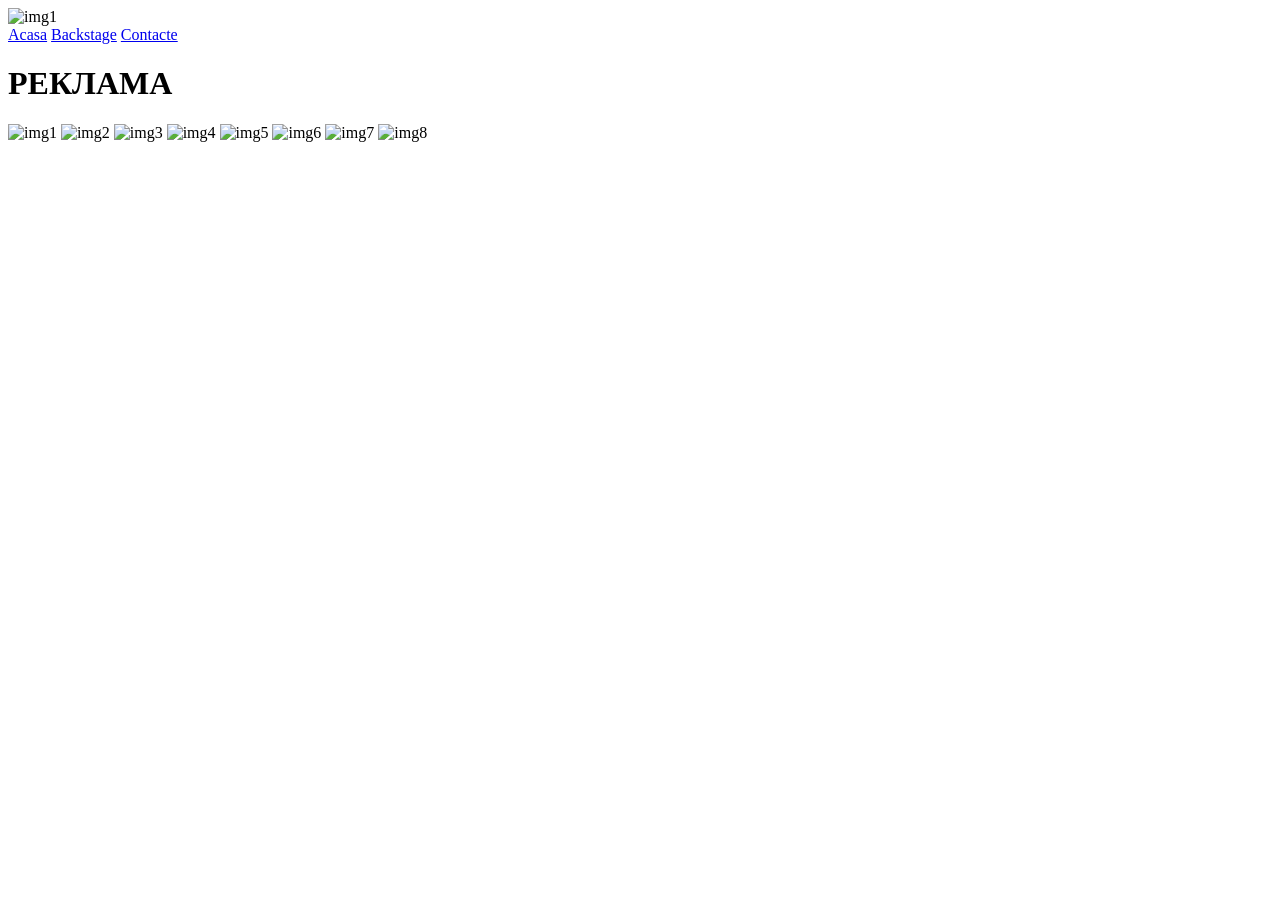
==== index.html @ 17b87bdc "Initial HTML Base for website" ====
<!DOCTYPE html>
<html lang="ro">
<head>
  <meta charset="UTF-8" />
  <meta name="viewport" content="width=device-width, initial-scale=1.0"/>
  <title>Acasa | VRN Production</title>
  <link rel="stylesheet" href="style.css" />
</head>
<body>
  <header>
    <div class="logo"><img src="images/VRNWEB.png" alt="img1"></div>
    <nav>
      <a href="index.html" class="active">Acasa</a>
      <a href="backstage.html">Backstage</a>
      <a href="contact.html">Contacte</a>
    </nav>
  </header>

  <main>
    <h1>РЕКЛАМА</h1>
    <div class="gallery">
      <img src="images/img1.jpg" alt="img1">
      <img src="images/img2.jpg" alt="img2">
      <img src="images/img3.jpg" alt="img3">
      <img src="images/img4.jpg" alt="img4">
      <img src="images/img5.jpg" alt="img5">
      <img src="images/img6.jpg" alt="img6">
      <img src="images/img7.jpg" alt="img7">
      <img src="images/img8.jpg" alt="img8">
    </div>
  </main>
</body>
</html>
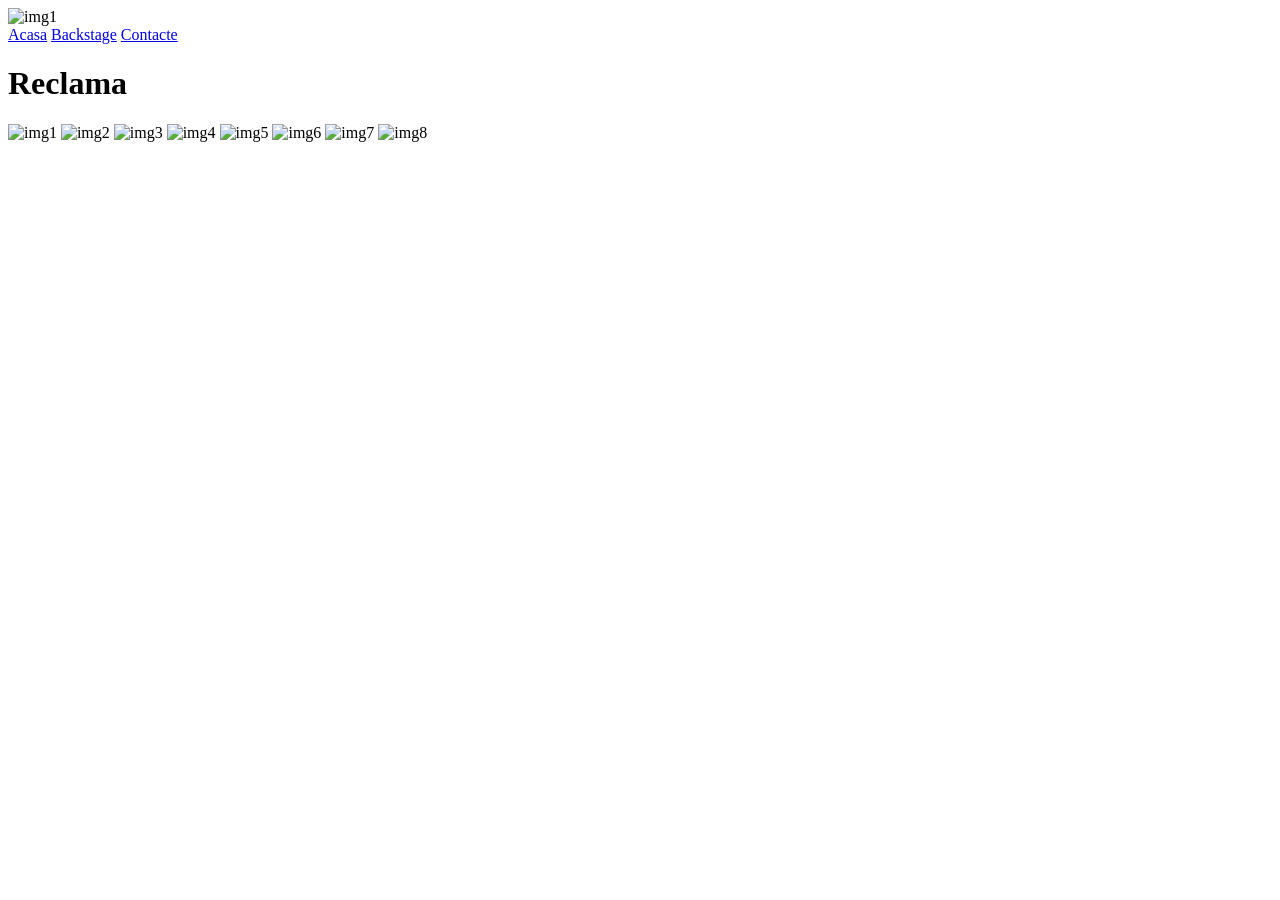
==== commit 0a264e14: "Modified language in page" ====
--- a/index.html
+++ b/index.html
@@ -17,7 +17,7 @@
   </header>
 
   <main>
-    <h1>РЕКЛАМА</h1>
+    <h1>Reclama</h1>
     <div class="gallery">
       <img src="images/img1.jpg" alt="img1">
       <img src="images/img2.jpg" alt="img2">
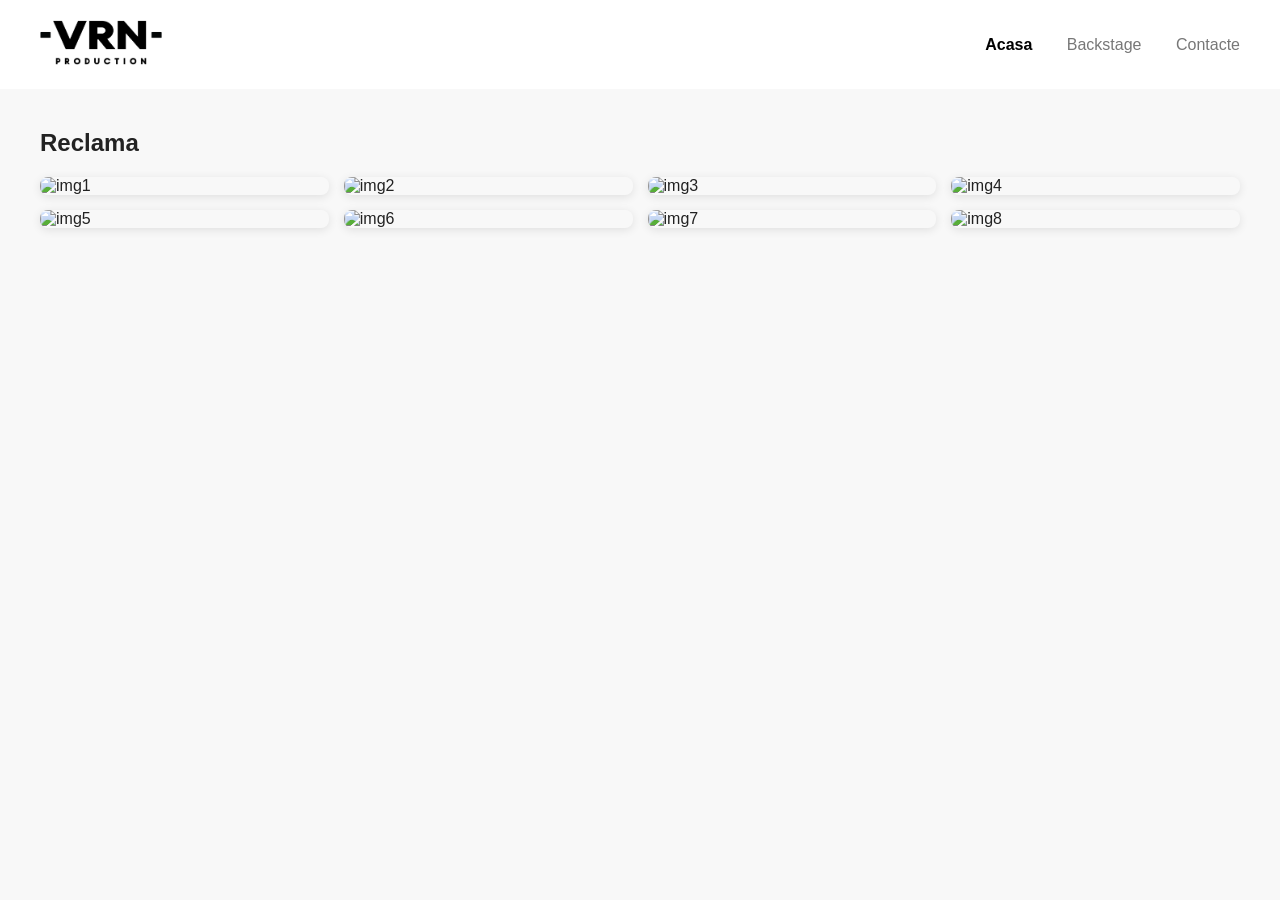
==== commit ec517412: "Modified the layout for better visuals" ====
--- a/index.html
+++ b/index.html
@@ -4,11 +4,11 @@
   <meta charset="UTF-8" />
   <meta name="viewport" content="width=device-width, initial-scale=1.0"/>
   <title>Acasa | VRN Production</title>
-  <link rel="stylesheet" href="style.css" />
+  <link rel="stylesheet" href="assets/css/style.css" />
 </head>
 <body>
   <header>
-    <div class="logo"><img src="images/VRNWEB.png" alt="img1"></div>
+    <div class="logo"><img src="assets/images/VRNWEB.png" alt="img1"></div>
     <nav>
       <a href="index.html" class="active">Acasa</a>
       <a href="backstage.html">Backstage</a>
--- a/assets/css/style.css
+++ b/assets/css/style.css
@@ -0,0 +1,68 @@
+* {
+  box-sizing: border-box;
+  margin: 0;
+  padding: 0;
+  font-family: sans-serif;
+}
+
+body {
+  background-color: #f8f8f8;
+  color: #222;
+}
+
+header {
+  display: flex;
+  justify-content: space-between;
+  align-items: center;
+  padding: 20px 40px;
+  background-color: #fff;
+}
+
+.logo img {
+  height: 45px;
+  object-fit: contain;
+}
+
+.logo span {
+  font-size: 10px;
+  letter-spacing: 2px;
+  display: block;
+  margin-top: 5px;
+}
+
+nav a {
+  margin-left: 30px;
+  text-decoration: none;
+  color: #777;
+  font-size: 16px;
+  transition: 0.2s;
+}
+
+nav a.active,
+nav a:hover {
+  color: #000;
+  font-weight: bold;
+}
+
+main {
+  padding: 40px;
+}
+
+h1 {
+  font-size: 24px;
+  margin-bottom: 20px;
+}
+
+.gallery {
+  display: grid;
+  grid-template-columns: repeat(auto-fit, minmax(280px, 1fr));
+  gap: 15px;
+}
+
+.gallery img {
+  width: 100%;
+  height: auto;
+  object-fit: cover;
+  border-radius: 8px;
+  box-shadow: 0 2px 10px rgba(0,0,0,0.1);
+}
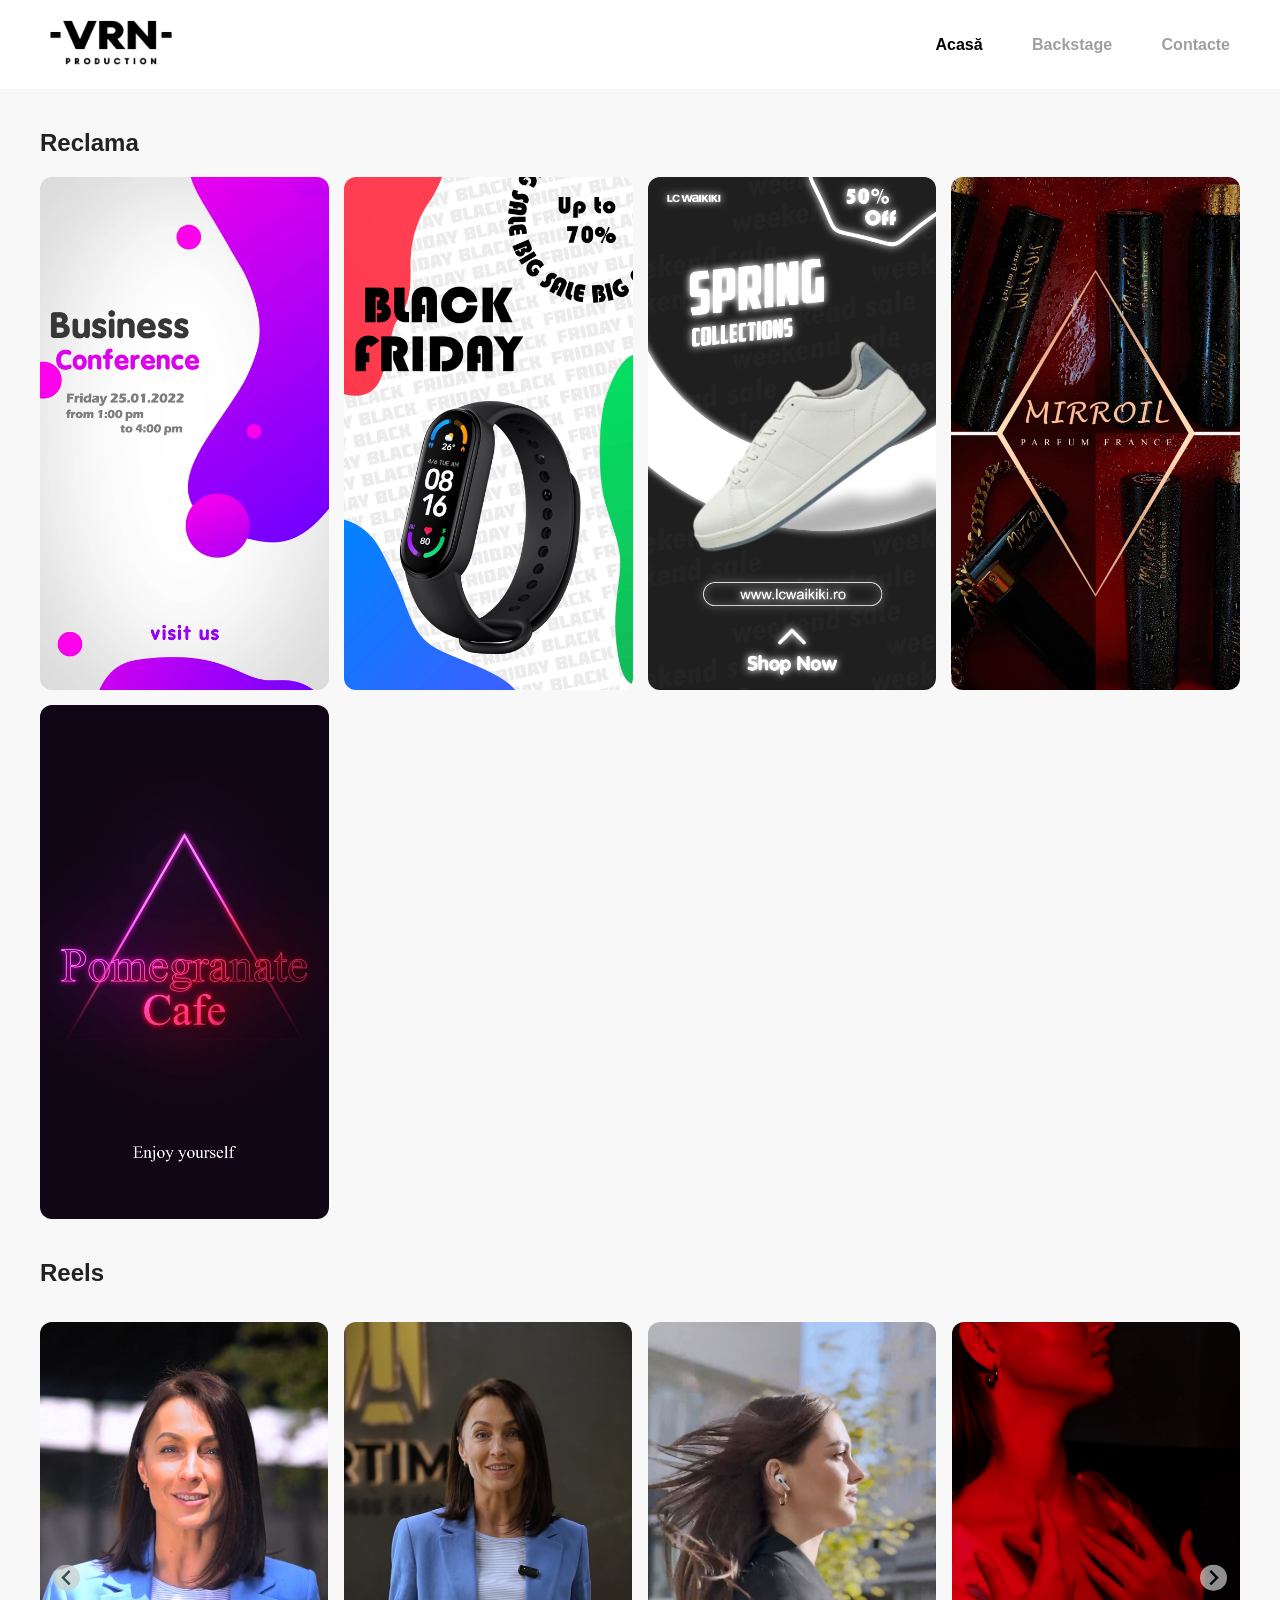
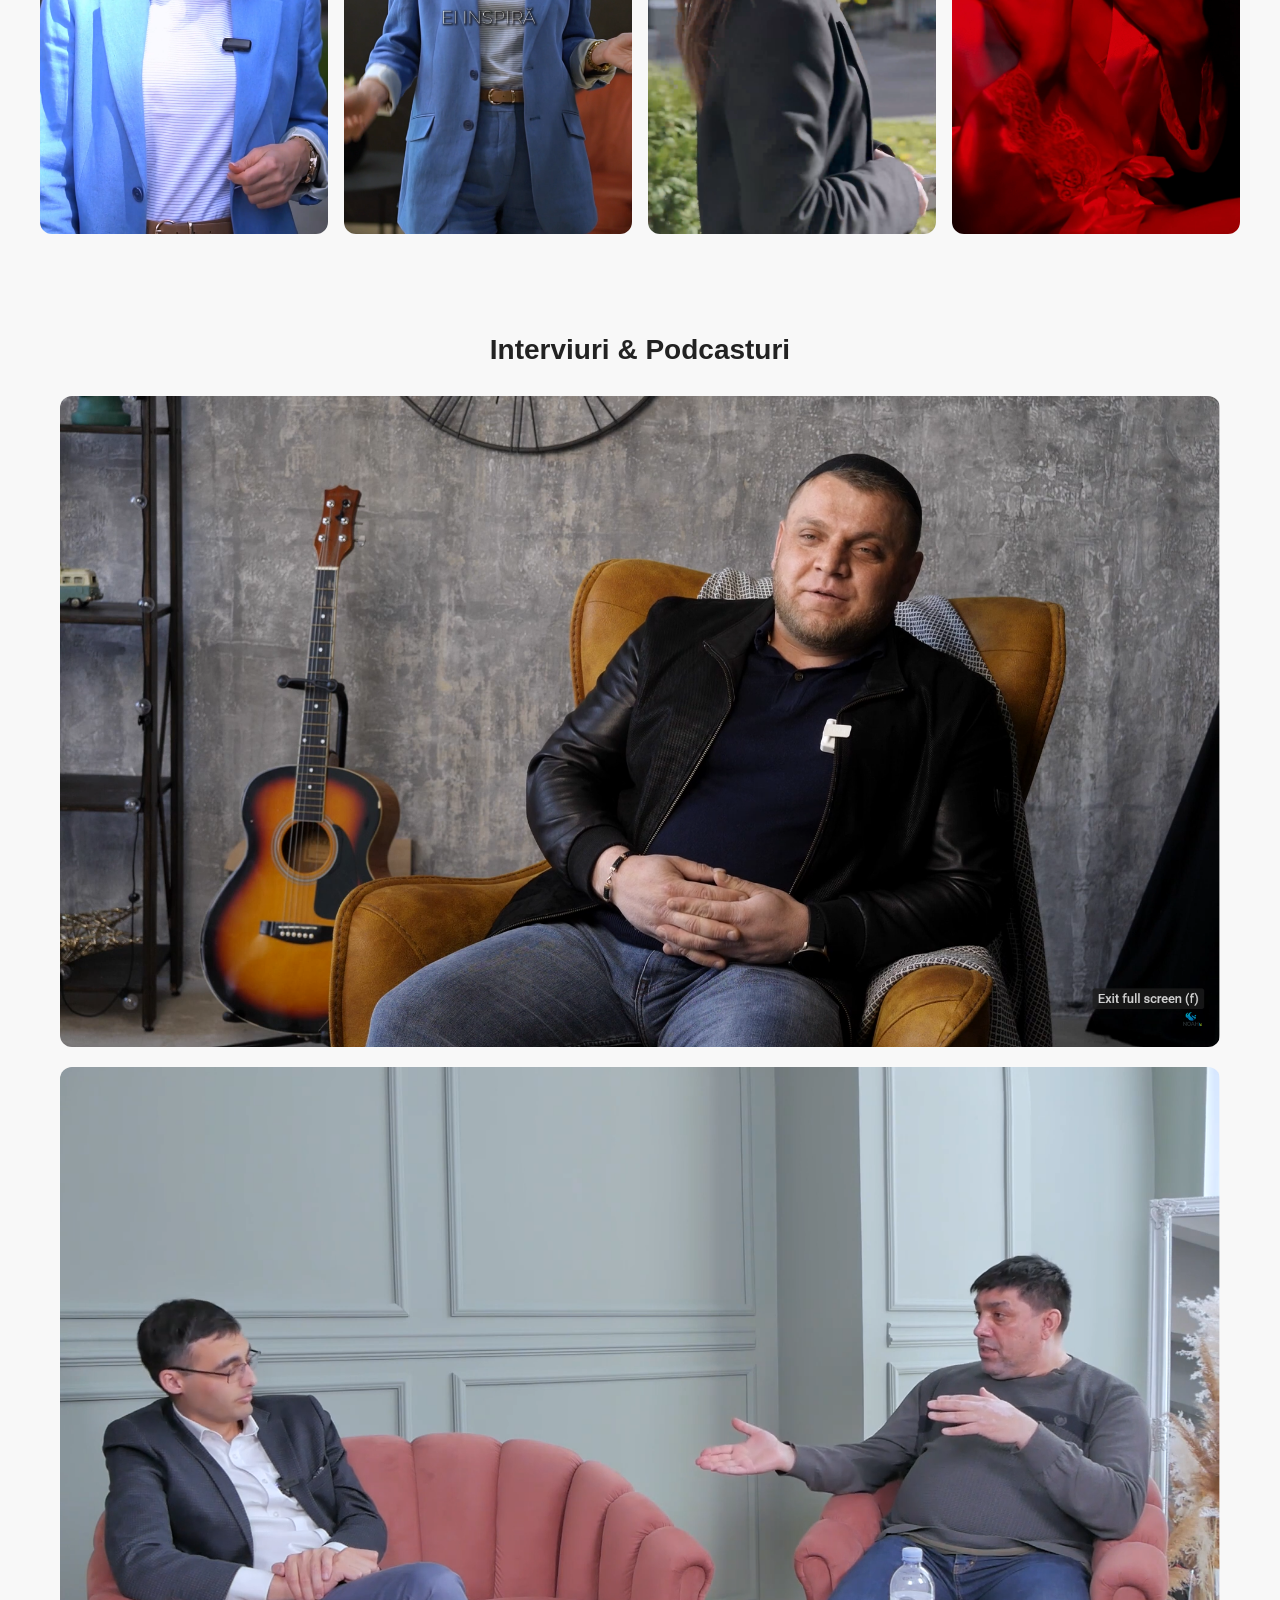
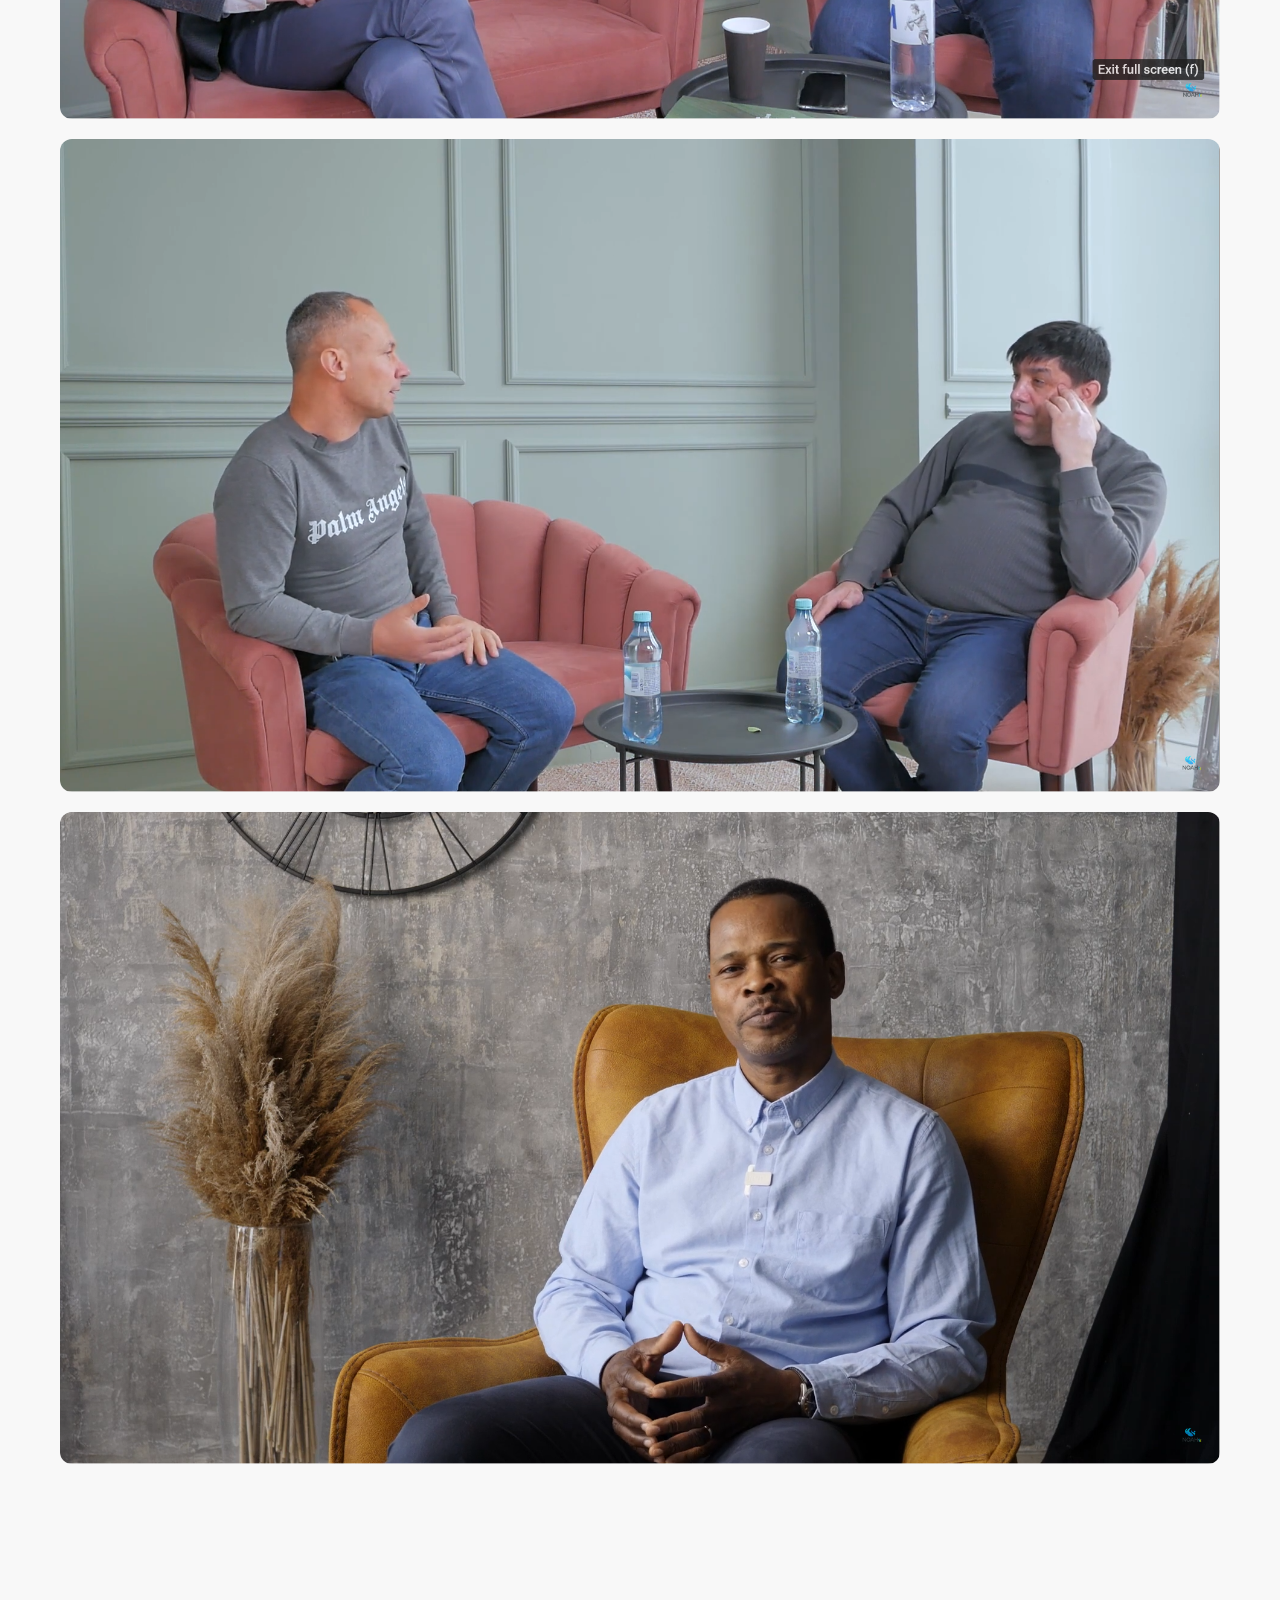
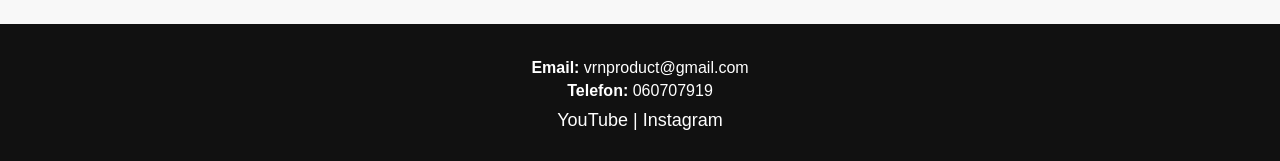
==== commit a0a9fb7b: "Global Changes" ====
--- a/index.html
+++ b/index.html
@@ -3,14 +3,35 @@
 <head>
   <meta charset="UTF-8" />
   <meta name="viewport" content="width=device-width, initial-scale=1.0"/>
-  <title>Acasa | VRN Production</title>
+  <title>Acasă | VRN Production</title>
   <link rel="stylesheet" href="assets/css/style.css" />
+  <link rel="stylesheet" href="https://cdn.jsdelivr.net/npm/@splidejs/splide@4.1.4/dist/css/splide.min.css">
+  <script src="assets/js/index.js"></script>
+  <script src="https://cdn.jsdelivr.net/npm/@splidejs/splide@4.1.4/dist/js/splide.min.js"></script>
 </head>
+
+<script>
+  document.addEventListener('DOMContentLoaded', () => {
+    new Splide('#reels-carousel', {
+      type      : 'loop',
+      perPage   : 4,
+      gap       : '1rem',
+      autoplay  : false,
+      pagination: false,
+      arrows    : true,
+      breakpoints: {
+        1024: { perPage: 2 },
+        640 : { perPage: 1 }
+      }
+    }).mount();
+  });
+</script>
+
 <body>
   <header>
-    <div class="logo"><img src="assets/images/VRNWEB.png" alt="img1"></div>
+    <div class="logo" id="logo"><img src="assets/images/VRNWEB.png" alt="LOGO"></div>
     <nav>
-      <a href="index.html" class="active">Acasa</a>
+      <a href="index.html" class="active">Acasă</a>
       <a href="backstage.html">Backstage</a>
       <a href="contact.html">Contacte</a>
     </nav>
@@ -19,15 +40,99 @@
   <main>
     <h1>Reclama</h1>
     <div class="gallery">
-      <img src="images/img1.jpg" alt="img1">
-      <img src="images/img2.jpg" alt="img2">
-      <img src="images/img3.jpg" alt="img3">
-      <img src="images/img4.jpg" alt="img4">
-      <img src="images/img5.jpg" alt="img5">
-      <img src="images/img6.jpg" alt="img6">
-      <img src="images/img7.jpg" alt="img7">
-      <img src="images/img8.jpg" alt="img8">
+      <div class="promo-box">
+      <img src="assets/images/Business-Conference.png" alt="img1">
+      </div>
+      <div class="promo-box">
+      <img src="assets/images/Device.png" alt="img2">
+      </div>
+      <div class="promo-box">
+      <img src="assets/images/LC-WAIKIKI.png" alt="img3">
+      </div>
+      <div class="promo-box">
+      <img src="assets/images/MirrOil-story.png" alt="img4">
+      </div>
+      <div class="promo-box">
+      <img src="assets/images/Pomegranate-cafe.png" alt="img5">
+      </div>
     </div>
+
+<section id="reels">
+  <h2>Reels</h2>
+
+  <div class="splide" id="reels-carousel">
+    <div class="splide__track">
+      <ul class="splide__list">
+        <li class="splide__slide reel-box" data-link="https://youtube.com/shorts/KEJEQ05TC3s">
+          <img src="assets/images/Inga-Reels-1.png" alt="Reel 1">
+          <div class="overlay"></div>
+        </li>
+        <li class="splide__slide reel-box" data-link="https://youtube.com/shorts/cATWEIe5-zU">
+          <img src="assets/images/Inga-Reels-2.png" alt="Reel 2">
+          <div class="overlay"></div>
+        </li>
+        <li class="splide__slide reel-box" data-link="https://youtube.com/shorts/OcsCOAeAx_I">
+          <img src="assets/images/soska.png" alt="Reel 6">
+          <div class="overlay"></div>
+        </li>
+        <li class="splide__slide reel-box" data-link="https://youtube.com/shorts/olDV3jVt-Nc">
+          <img src="assets/images/soska1.png" alt="Reel 7">
+          <div class="overlay"></div>
+        </li>
+        <li class="splide__slide reel-box" data-link="https://youtube.com/shorts/2I7XJJxHfrU">
+          <img src="assets/images/soska2.png" alt="Reel 8">
+          <div class="overlay"></div>
+        </li>
+        <li class="splide__slide reel-box" data-link="https://youtube.com/shorts/BCXgnzKx_MU">
+          <img src="assets/images/6-lucruri.png" alt="Reel 3">
+          <div class="overlay"></div>
+        </li>
+        <li class="splide__slide reel-box" data-link="https://youtube.com/shorts/g8-0LYkfpTs">
+          <img src="assets/images/Cristina-reels-1parte.png" alt="Reel 4">
+          <div class="overlay"></div>
+        </li>
+        <li class="splide__slide reel-box" data-link="https://youtube.com/shorts/bSWPamzWpMo">
+          <img src="assets/images/Cristina-reels-partea2.png" alt="Reel 5">
+          <div class="overlay"></div>
+        </li>
+
+      </ul>
+    </div>
+  </div>
+</section>
+
+<section id="interviuri">
+  <h2>Interviuri & Podcasturi</h2>
+  <div class="interview-grid">
+    <div class="interview-box" data-link="https://www.youtube.com/watch?v=WmFxboLJat8&t=27s">
+      <img src="assets/images/interviu1.png" alt="Interviu 1">
+      <div class="overlay"></div>
+    </div>
+    <div class="interview-box" data-link="https://www.youtube.com/watch?v=kCRFASdE0S8&t=1167s">
+      <img src="assets/images/podcast1.png" alt="Interviu 2">
+      <div class="overlay"></div>
+    </div>
+    <div class="interview-box" data-link="https://www.youtube.com/watch?v=bhlchwk0eKw&t=1724s">
+      <img src="assets/images/podcast2.png" alt="Interviu 3">
+      <div class="overlay"></div>
+    </div>
+    <div class="interview-box" data-link="https://www.youtube.com/watch?v=SRdjtgxuCyw&t=5s">
+      <img src="assets/images/interviu2.png" alt="Interviu 4">
+      <div class="overlay"></div>
+    </div>
+  </div>
+</section>
   </main>
 </body>
+<footer class="footer">
+  <div class="footer-content">
+    <p><strong>Email:</strong> <a href="mailto:vrnproduct@gmail.com">vrnproduct@gmail.com</a></p>
+    <p><strong>Telefon:</strong> <a href="tel:060707919">060707919</a></p>
+    <div class="footer-socials">
+      <a href="https://www.youtube.com/@VRNProductionStudio" target="_blank">YouTube</a>
+      <span> | </span>
+      <a href="https://www.instagram.com/vrnproduction?igsh=MTY3MmluenBmdjRlYg%3D%3D&utm_source=qr" target="_blank">Instagram</a>
+    </div>
+  </div>
+</footer>
 </html>
--- a/assets/css/style.css
+++ b/assets/css/style.css
@@ -14,7 +14,7 @@
   display: flex;
   justify-content: space-between;
   align-items: center;
-  padding: 20px 40px;
+  padding: 20px 50px;
   background-color: #fff;
 }
 
@@ -30,18 +30,32 @@
   margin-top: 5px;
 }
 
+#logo {
+  cursor: pointer;
+}
+
+#logo img {
+  transition: transform 0.3s ease;
+}
+
+#logo:hover img {
+  transform: scale(1.03);
+}
+
 nav a {
-  margin-left: 30px;
+  margin-left: 45px;
   text-decoration: none;
   color: #777;
   font-size: 16px;
-  transition: 0.2s;
-}
-
-nav a.active,
-nav a:hover {
+  font-weight: bold;
+  opacity: 0.7;
+  transition: opacity 0.2s ease, color 0.2s ease;
+}
+
+nav a:hover,
+nav a.active {
+  opacity: 1;
   color: #000;
-  font-weight: bold;
 }
 
 main {
@@ -51,6 +65,26 @@
 h1 {
   font-size: 24px;
   margin-bottom: 20px;
+}
+
+#reels {
+  padding: 40px 0;
+  display: grid;
+
+  gap: 15px;
+}
+
+#reels h2 {
+  font-size: 24px;
+  margin-bottom: 20px;
+}
+
+#reels-carousel img {
+  width: 100%;
+  height: auto;
+  object-fit: cover;
+  border-radius: 8px;
+  box-shadow: 0 2px 10px rgba(0,0,0,0.1);
 }
 
 .gallery {
@@ -66,3 +100,125 @@
   border-radius: 8px;
   box-shadow: 0 2px 10px rgba(0,0,0,0.1);
 }
+
+.promo-box {
+  width: 100%;
+  height: auto;
+  overflow: hidden;
+  border-radius: 12px;
+  transition: transform 0.3s ease;
+  display: inline-block;
+}
+
+.promo-box img {
+  width: 100%;
+  transition: transform 0.4s ease, filter 0.4s ease;
+  display: block;
+}
+
+img {
+  transition: filter 0.3s ease;
+}
+
+.reel-box {
+  position: relative;
+  overflow: hidden;
+  border-radius: 12px;
+  cursor: pointer;
+}
+
+.reel-box img {
+  width: 100%;
+  height: auto;
+  transition: transform 0.4s ease, filter 0.4s ease;
+  display: block;
+}
+
+.reel-box .overlay {
+  position: absolute;
+  inset: 0;
+  background: rgba(0, 0, 0, 0.2);
+  backdrop-filter: blur(5px);
+  opacity: 0;
+  transition: opacity 0.3s ease;
+  pointer-events: none;
+}
+
+#interviuri {
+  padding: 60px 20px;
+}
+
+#interviuri h2 {
+  font-size: 28px;
+  text-align: center;
+  margin-bottom: 30px;
+}
+
+.interview-grid {
+  display: grid;
+  grid-template-columns: repeat(auto-fit, minmax(842px, 2fr));
+  gap: 20px;
+}
+
+.interview-box {
+  position: relative;
+  overflow: hidden;
+  border-radius: 12px;
+  cursor: pointer;
+}
+
+.interview-box img {
+  width: 100%;
+  height: auto;
+  display: block;
+  transition: transform 0.4s ease, filter 0.4s ease;
+}
+
+.interview-box .overlay {
+  position: absolute;
+  inset: 0;
+  background: rgba(0, 0, 0, 0.2);
+  backdrop-filter: blur(5px);
+  opacity: 0;
+  transition: opacity 0.3s ease;
+  pointer-events: none;
+}
+
+.footer {
+  width: 100%;
+  background-color: #111;
+  color: #fff;
+  padding: 30px 20px;
+  text-align: center;
+  margin-top: 60px;
+  box-sizing: border-box;
+  position: relative;
+  left: 0;
+  right: 0;
+}
+
+.footer-content {
+  max-width: 1200px;
+  margin: 0 auto;
+}
+
+.footer-content p {
+  margin: 5px 0;
+  font-size: 16px;
+}
+
+.footer-content a {
+  color: #fff;
+  text-decoration: none;
+  font-weight: 500;
+  transition: color 0.3s ease;
+}
+
+.footer-content a:hover {
+  color: #ffcc00;
+}
+
+.footer-socials {
+  margin-top: 10px;
+  font-size: 18px;
+}
